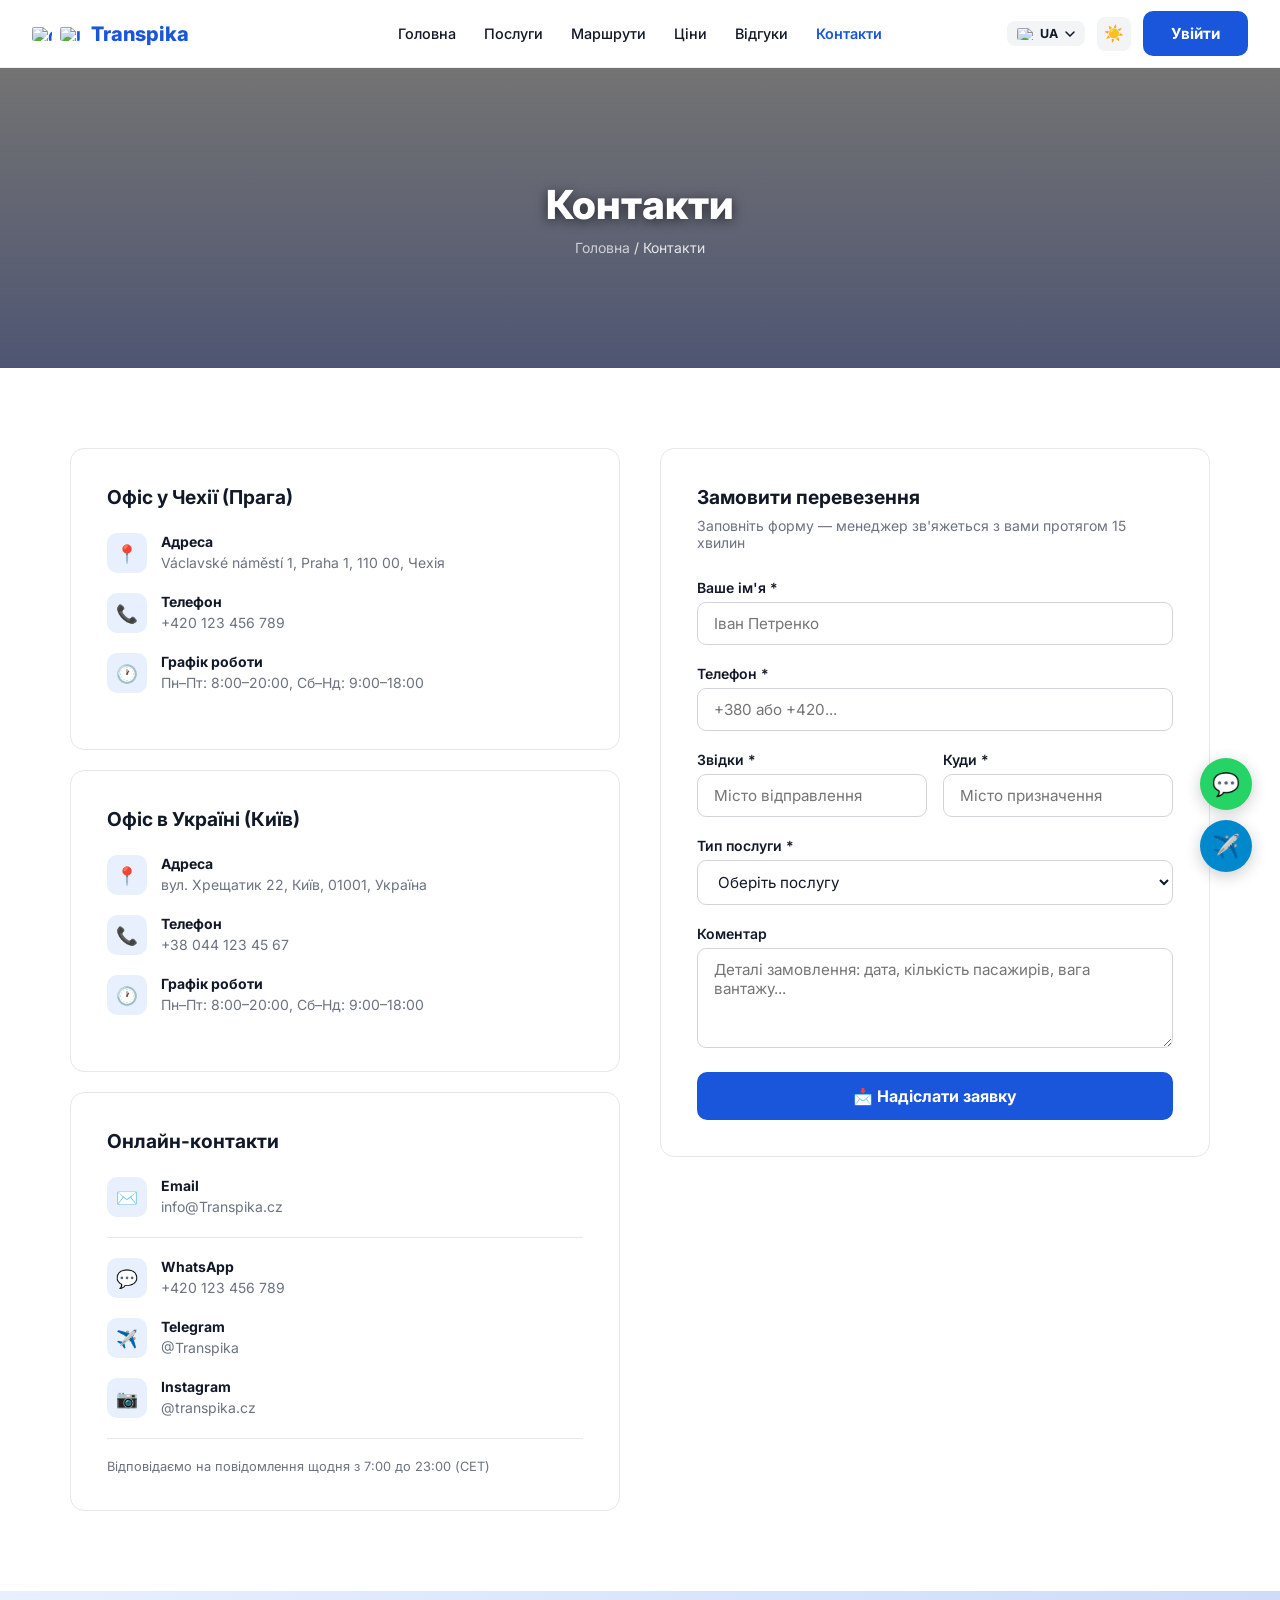
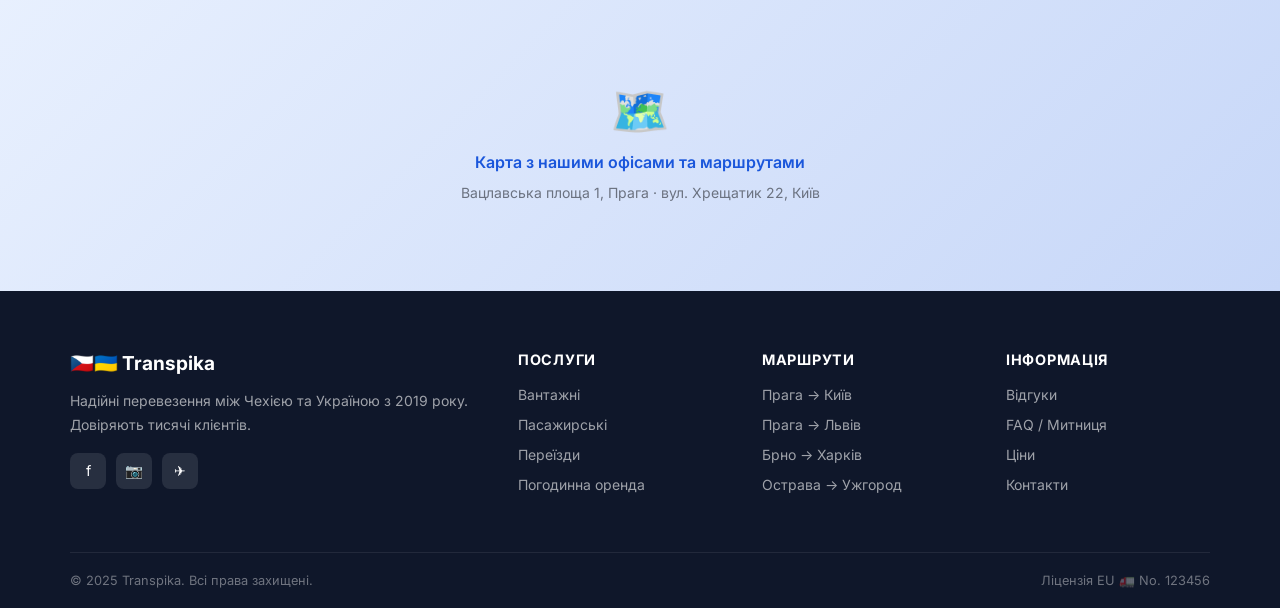
==== contact.html @ 56745eea "Transpika transport site - initial commit" ====
<!DOCTYPE html>
<html lang="uk">
<head>
  <meta charset="UTF-8">
  <meta name="viewport" content="width=device-width, initial-scale=1.0">
  <title>Контакти — Transpika</title>
  <meta name="description" content="Зв'яжіться з Transpika. Офіси в Празі та Києві. Телефон, WhatsApp, Telegram, Email. Форма замовлення онлайн.">
  <link rel="preconnect" href="https://fonts.googleapis.com">
  <link rel="preconnect" href="https://fonts.gstatic.com" crossorigin>
  <link href="https://fonts.googleapis.com/css2?family=Inter:wght@400;500;600;700;800;900&display=swap" rel="stylesheet">
  <link rel="stylesheet" href="style.css">
</head>
<body><script>var t=localStorage.getItem("et_theme")||"light";document.documentElement.setAttribute("data-theme",t);</script>

  <nav id="navbar"></nav>

  <!-- PAGE HERO -->
  <div class="page-hero" style="background-image:url('https://images.unsplash.com/photo-1652093932112-3fbc369da1f3?fm=jpg&q=85&w=1600&fit=crop');">
    <h1 class="page-hero-title">Контакти</h1>
    <div class="breadcrumb">
      <a href="index.html">Головна</a> / Контакти
    </div>
  </div>

  <!-- CONTACT SECTION -->
  <section class="section">
    <div class="container">
      <div class="contact-grid">

        <!-- CONTACT INFO -->
        <div>
          <div class="contact-info-card reveal">
            <h3>Офіс у Чехії (Прага)</h3>
            <div class="contact-item">
              <div class="contact-item-icon">📍</div>
              <div class="contact-item-text">
                <strong>Адреса</strong>
                <span>Václavské náměstí 1, Praha 1, 110 00, Чехія</span>
              </div>
            </div>
            <div class="contact-item">
              <div class="contact-item-icon">📞</div>
              <div class="contact-item-text">
                <strong>Телефон</strong>
                <a href="tel:+420123456789">+420 123 456 789</a>
              </div>
            </div>
            <div class="contact-item">
              <div class="contact-item-icon">🕐</div>
              <div class="contact-item-text">
                <strong>Графік роботи</strong>
                <span>Пн–Пт: 8:00–20:00, Сб–Нд: 9:00–18:00</span>
              </div>
            </div>
          </div>

          <div class="contact-info-card reveal" style="margin-top:20px;">
            <h3>Офіс в Україні (Київ)</h3>
            <div class="contact-item">
              <div class="contact-item-icon">📍</div>
              <div class="contact-item-text">
                <strong>Адреса</strong>
                <span>вул. Хрещатик 22, Київ, 01001, Україна</span>
              </div>
            </div>
            <div class="contact-item">
              <div class="contact-item-icon">📞</div>
              <div class="contact-item-text">
                <strong>Телефон</strong>
                <a href="tel:+380441234567">+38 044 123 45 67</a>
              </div>
            </div>
            <div class="contact-item">
              <div class="contact-item-icon">🕐</div>
              <div class="contact-item-text">
                <strong>Графік роботи</strong>
                <span>Пн–Пт: 8:00–20:00, Сб–Нд: 9:00–18:00</span>
              </div>
            </div>
          </div>

          <div class="contact-info-card reveal" style="margin-top:20px;">
            <h3>Онлайн-контакти</h3>
            <div class="contact-item">
              <div class="contact-item-icon">✉️</div>
              <div class="contact-item-text">
                <strong>Email</strong>
                <a href="mailto:info@Transpika.cz">info@Transpika.cz</a>
              </div>
            </div>
            <div class="contact-divider"></div>
            <div class="contact-item">
              <div class="contact-item-icon">💬</div>
              <div class="contact-item-text">
                <strong>WhatsApp</strong>
                <a href="https://wa.me/420123456789">+420 123 456 789</a>
              </div>
            </div>
            <div class="contact-item">
              <div class="contact-item-icon">✈️</div>
              <div class="contact-item-text">
                <strong>Telegram</strong>
                <a href="https://t.me/Transpika">@Transpika</a>
              </div>
            </div>
            <div class="contact-item">
              <div class="contact-item-icon">📷</div>
              <div class="contact-item-text">
                <strong>Instagram</strong>
                <a href="https://instagram.com/transpika.cz" target="_blank">@transpika.cz</a>
              </div>
            </div>
            <div class="contact-divider"></div>
            <p style="font-size:0.8rem; color:var(--gray);">Відповідаємо на повідомлення щодня з 7:00 до 23:00 (CET)</p>
          </div>
        </div>

        <!-- CONTACT FORM -->
        <div class="reveal">
          <div style="background:var(--white); border:1px solid #e5e7eb; border-radius:var(--radius); padding:36px;">
            <h3 style="font-size:1.2rem; font-weight:700; margin-bottom:8px;">Замовити перевезення</h3>
            <p style="font-size:0.875rem; color:var(--gray); margin-bottom:28px;">Заповніть форму — менеджер зв'яжеться з вами протягом 15 хвилин</p>

            <div id="formSuccess" style="display:none; background:#dcfce7; border:1px solid #86efac; color:#166534; border-radius:10px; padding:16px 20px; margin-bottom:20px; font-weight:600;">
              ✅ Ваша заявка прийнята! Очікуйте дзвінка менеджера протягом 15 хвилин.
            </div>

            <form id="contactForm" onsubmit="handleContactForm(event)">
              <div class="form-group">
                <label for="cName">Ваше ім'я *</label>
                <input type="text" id="cName" name="name" placeholder="Іван Петренко" required>
              </div>
              <div class="form-group">
                <label for="cPhone">Телефон *</label>
                <input type="tel" id="cPhone" name="phone" placeholder="+380 або +420..." required>
              </div>
              <div style="display:grid; grid-template-columns:1fr 1fr; gap:16px;">
                <div class="form-group">
                  <label for="cFrom">Звідки *</label>
                  <input type="text" id="cFrom" name="from" placeholder="Місто відправлення" required>
                </div>
                <div class="form-group">
                  <label for="cTo">Куди *</label>
                  <input type="text" id="cTo" name="to" placeholder="Місто призначення" required>
                </div>
              </div>
              <div class="form-group">
                <label for="cService">Тип послуги *</label>
                <select id="cService" name="service" required>
                  <option value="" disabled selected>Оберіть послугу</option>
                  <option value="passenger">Пасажирське перевезення</option>
                  <option value="cargo">Вантажне перевезення / посилка</option>
                  <option value="hourly">Погодинна оренда буса</option>
                  <option value="moving">Глобальний переїзд</option>
                  <option value="other">Інше</option>
                </select>
              </div>
              <div class="form-group">
                <label for="cComment">Коментар</label>
                <textarea id="cComment" name="comment" placeholder="Деталі замовлення: дата, кількість пасажирів, вага вантажу..."></textarea>
              </div>
              <button type="submit" class="btn-blue" style="width:100%; justify-content:center; font-size:1rem; padding:14px;">📩 Надіслати заявку</button>
            </form>
          </div>
        </div>

      </div>
    </div>
  </section>

  <!-- MAP PLACEHOLDER -->
  <section style="background:var(--gray-light); padding:0;">
    <div style="height:300px; background:linear-gradient(135deg, #e8f0fe 0%, #c7d7f8 100%); display:flex; align-items:center; justify-content:center; flex-direction:column; gap:12px;">
      <div style="font-size:3rem;">🗺️</div>
      <p style="font-weight:600; color:var(--blue); font-size:1rem;">Карта з нашими офісами та маршрутами</p>
      <p style="font-size:0.875rem; color:var(--gray);">Вацлавська площа 1, Прага · вул. Хрещатик 22, Київ</p>
    </div>
  </section>

  <footer id="site-footer"></footer>

  <script src="auth.js"></script>
  <script>
    renderNav('contact'); initTheme();
    renderFooter();
    initReveal();
    renderFloat();

    function handleContactForm(e) {
      e.preventDefault();
      const form = document.getElementById('contactForm');
      const success = document.getElementById('formSuccess');
      form.style.display = 'none';
      success.style.display = 'block';
      showToast('Заявку відправлено! Чекайте на дзвінок.', '#2e7d32');
    }
  </script>
</body>
</html>
---- style.css ----
/* ===================== CSS VARIABLES ===================== */
:root {
  --blue: #1a56db;
  --blue-dark: #1341b5;
  --blue-light: #e8f0fe;
  --yellow: #fbbf24;
  --green: #2e7d32;
  --gray: #6b7280;
  --gray-light: #f3f4f6;
  --dark: #111827;
  --white: #fff;
  --shadow: 0 4px 24px rgba(0,0,0,0.10);
  --radius: 14px;
}

/* ===================== RESET ===================== */
*, *::before, *::after {
  box-sizing: border-box;
  margin: 0;
  padding: 0;
}

/* ===================== BASE ===================== */
body {
  font-family: 'Inter', sans-serif;
  color: var(--dark);
  background: var(--white);
  overflow-x: hidden;
}

a {
  text-decoration: none;
  color: inherit;
}

ul {
  list-style: none;
}

img {
  max-width: 100%;
  display: block;
}

/* ===================== NAVBAR ===================== */
#navbar {
  position: fixed;
  top: 0;
  left: 0;
  right: 0;
  height: 68px;
  background: rgba(255,255,255,0.95);
  backdrop-filter: blur(12px);
  -webkit-backdrop-filter: blur(12px);
  display: flex;
  align-items: center;
  justify-content: space-between;
  padding: 0 32px;
  z-index: 1000;
  border-bottom: 1px solid rgba(0,0,0,0.06);
  transition: box-shadow 0.3s;
}

.nav-logo {
  font-size: 1.1rem;
  font-weight: 700;
  color: var(--blue);
  display: flex;
  align-items: center;
  gap: 5px;
  white-space: nowrap;
  text-decoration: none;
  flex-shrink: 0;
}

.logo-slash {
  font-size: 0.7rem;
  font-weight: 700;
  color: var(--gray);
  letter-spacing: 0.5px;
  margin: 0 1px;
  align-self: flex-end;
  padding-bottom: 2px;
}

.logo-name {
  font-size: 1.25rem;
  font-weight: 800;
  color: var(--blue);
  margin-left: 3px;
}

/* ── Theme toggle button ── */
.theme-btn {
  background: var(--gray-light);
  border: none;
  border-radius: 8px;
  width: 34px;
  height: 34px;
  font-size: 1rem;
  cursor: pointer;
  display: flex;
  align-items: center;
  justify-content: center;
  transition: background 0.2s, transform 0.2s;
  flex-shrink: 0;
}
.theme-btn:hover { background: #e2e8f0; transform: rotate(20deg); }

/* ══════════════════════════════
   DARK THEME
══════════════════════════════ */
[data-theme="dark"] {
  --white: #0f172a;
  --dark: #f1f5f9;
  --gray-light: #1e293b;
  --gray: #94a3b8;
  --blue-light: #1e3a5f;
}
[data-theme="dark"] body { background: #0f172a; color: #f1f5f9; }
[data-theme="dark"] #navbar {
  background: rgba(15,23,42,0.97);
  border-bottom-color: rgba(255,255,255,0.08);
}
[data-theme="dark"] .nav-logo { color: #60a5fa; }
[data-theme="dark"] .logo-name { color: #60a5fa; }
[data-theme="dark"] .logo-slash { color: #64748b; }
[data-theme="dark"] .nav-links a { color: #cbd5e1; }
[data-theme="dark"] .nav-links a:hover,
[data-theme="dark"] .nav-links a.active { color: #60a5fa; }
[data-theme="dark"] .lang-btn { color: #94a3b8; }
[data-theme="dark"] .lang-btn.active { background: #1e293b; color: #60a5fa; }
[data-theme="dark"] .theme-btn { background: #1e293b; color: #f1f5f9; }
[data-theme="dark"] .mobile-menu { background: #0f172a; border-top-color: #1e293b; }
[data-theme="dark"] .mobile-menu a { color: #cbd5e1; border-bottom-color: #1e293b; }
[data-theme="dark"] .section { background: #0f172a; }
[data-theme="dark"] section[style*="background: var(--gray-light)"] { background: #1e293b !important; }
[data-theme="dark"] .card,
[data-theme="dark"] .service-card,
[data-theme="dark"] .route-card,
[data-theme="dark"] .review-card,
[data-theme="dark"] .price-card,
[data-theme="dark"] .faq-item { background: #1e293b; border-color: #334155; }
[data-theme="dark"] .section-tag { background: #1e3a5f; color: #60a5fa; }
[data-theme="dark"] .section-title { color: #f1f5f9; }
[data-theme="dark"] .section-sub { color: #94a3b8; }
[data-theme="dark"] h1,
[data-theme="dark"] h2,
[data-theme="dark"] h3,
[data-theme="dark"] h4 { color: #f1f5f9; }
[data-theme="dark"] p { color: #94a3b8; }
[data-theme="dark"] .faq-q { background: #1e293b; color: #f1f5f9; }
[data-theme="dark"] .faq-q:hover { background: #1e3a5f; }
[data-theme="dark"] .faq-a { background: #1e293b; color: #94a3b8; }
[data-theme="dark"] input, [data-theme="dark"] select, [data-theme="dark"] textarea {
  background: #1e293b; border-color: #334155; color: #f1f5f9;
}
[data-theme="dark"] .page-hero { background-color: #0a0f1e; }
[data-theme="dark"] .page-hero::before { background: rgba(0,0,0,0.72); }
[data-theme="dark"] .contact-form-card,
[data-theme="dark"] .auth-card { background: #1e293b; }
[data-theme="dark"] label { color: #cbd5e1; }

.nav-links {
  display: flex;
  align-items: center;
  gap: 28px;
  position: absolute;
  left: 50%;
  transform: translateX(-50%);
}

.nav-links a {
  font-size: 0.9rem;
  font-weight: 500;
  color: var(--dark);
  text-decoration: none;
  transition: color 0.2s;
  white-space: nowrap;
}

.nav-links a:hover,
.nav-links a.active {
  color: var(--blue);
  font-weight: 600;
}

.nav-right {
  display: flex;
  align-items: center;
  gap: 12px;
  flex-shrink: 0;
}

/* Lang dropdown */
.lang-dropdown {
  position: relative;
}

.lang-current {
  display: flex;
  align-items: center;
  gap: 5px;
  background: var(--gray-light);
  border: none;
  border-radius: 8px;
  padding: 5px 10px;
  font-size: 0.78rem;
  font-weight: 700;
  cursor: pointer;
  color: var(--dark);
  font-family: 'Inter', sans-serif;
  transition: background 0.2s;
}
.lang-current:hover { background: #e2e8f0; }

.lang-menu {
  display: none;
  position: absolute;
  top: calc(100% + 8px);
  right: 0;
  background: var(--white);
  border: 1px solid #e5e7eb;
  border-radius: 12px;
  padding: 8px;
  box-shadow: 0 8px 32px rgba(0,0,0,0.15);
  z-index: 999;
  display: grid;
  grid-template-columns: 1fr 1fr 1fr;
  gap: 4px;
  min-width: 180px;
  opacity: 0;
  pointer-events: none;
  transform: translateY(-6px);
  transition: opacity 0.18s, transform 0.18s;
}
.lang-menu.open {
  opacity: 1;
  pointer-events: all;
  transform: translateY(0);
}

.lang-option {
  display: flex;
  align-items: center;
  gap: 6px;
  background: transparent;
  border: none;
  border-radius: 7px;
  padding: 6px 8px;
  font-size: 0.78rem;
  font-weight: 600;
  cursor: pointer;
  color: var(--dark);
  font-family: 'Inter', sans-serif;
  transition: background 0.15s;
  white-space: nowrap;
}
.lang-option:hover { background: var(--gray-light); }
.lang-option.active { background: #eff6ff; color: var(--blue); }

[data-theme="dark"] .lang-current { background: #1e293b; color: #f1f5f9; }
[data-theme="dark"] .lang-menu { background: #1e293b; border-color: #334155; }
[data-theme="dark"] .lang-option { color: #f1f5f9; }
[data-theme="dark"] .lang-option:hover { background: #334155; }
[data-theme="dark"] .lang-option.active { background: #1e3a5f; color: #60a5fa; }

/* Auth buttons in nav */
.btn-profile {
  display: flex;
  align-items: center;
  gap: 8px;
  font-size: 0.875rem;
  font-weight: 600;
  color: var(--dark);
  text-decoration: none;
  padding: 6px 12px 6px 6px;
  border-radius: 8px;
  transition: background 0.2s;
}

.btn-profile:hover {
  background: var(--gray-light);
}

.avatar-mini {
  width: 28px;
  height: 28px;
  border-radius: 50%;
  background: var(--blue);
  color: var(--white);
  font-size: 0.8rem;
  font-weight: 700;
  display: flex;
  align-items: center;
  justify-content: center;
  flex-shrink: 0;
}

.btn-logout {
  background: transparent;
  border: 1px solid #d1d5db;
  border-radius: 8px;
  padding: 6px 10px;
  font-size: 0.85rem;
  cursor: pointer;
  color: var(--gray);
  transition: all 0.2s;
  font-family: 'Inter', sans-serif;
}

.btn-logout:hover {
  border-color: var(--blue);
  color: var(--blue);
}

/* Burger */
.burger {
  display: none;
  flex-direction: column;
  gap: 5px;
  cursor: pointer;
  padding: 4px;
}

.burger span {
  display: block;
  width: 22px;
  height: 2px;
  background: var(--dark);
  border-radius: 2px;
  transition: all 0.3s;
}

/* Mobile menu */
.mobile-menu {
  display: none;
  flex-direction: column;
  position: fixed;
  top: 68px;
  left: 0;
  right: 0;
  background: var(--white);
  z-index: 999;
  padding: 16px 0;
  box-shadow: 0 8px 24px rgba(0,0,0,0.12);
  border-top: 1px solid #e5e7eb;
}

.mobile-menu.open {
  display: flex;
}

.mobile-menu a {
  padding: 13px 32px;
  font-size: 0.95rem;
  font-weight: 500;
  color: var(--dark);
  text-decoration: none;
  border-bottom: 1px solid #f3f4f6;
  transition: background 0.2s;
}

.mobile-menu a:hover {
  background: var(--gray-light);
  color: var(--blue);
}

/* ===================== FOOTER ===================== */
#site-footer {
  background: #0f172a;
  color: rgba(255,255,255,0.75);
  padding: 60px 0 0;
  margin-top: 0;
}

.footer-grid {
  display: grid;
  grid-template-columns: 2fr 1fr 1fr 1fr;
  gap: 40px;
  padding-bottom: 48px;
}

.footer-brand .logo {
  font-size: 1.2rem;
  font-weight: 700;
  color: var(--white);
  display: block;
  margin-bottom: 14px;
}

.footer-brand p {
  font-size: 0.875rem;
  line-height: 1.7;
  color: rgba(255,255,255,0.6);
}

.social-links {
  display: flex;
  gap: 10px;
}

.social-links a {
  width: 36px;
  height: 36px;
  border-radius: 8px;
  background: rgba(255,255,255,0.1);
  display: flex;
  align-items: center;
  justify-content: center;
  font-size: 0.9rem;
  color: var(--white);
  text-decoration: none;
  transition: background 0.2s;
}

.social-links a:hover {
  background: var(--blue);
}

.footer-col h5 {
  font-size: 0.9rem;
  font-weight: 700;
  color: var(--white);
  margin-bottom: 16px;
  text-transform: uppercase;
  letter-spacing: 0.05em;
}

.footer-col ul li {
  margin-bottom: 10px;
}

.footer-col ul li a {
  font-size: 0.875rem;
  color: rgba(255,255,255,0.6);
  text-decoration: none;
  transition: color 0.2s;
}

.footer-col ul li a:hover {
  color: var(--yellow);
}

.footer-bottom {
  border-top: 1px solid rgba(255,255,255,0.08);
  padding: 20px 0;
  display: flex;
  justify-content: space-between;
  align-items: center;
  font-size: 0.8rem;
  color: rgba(255,255,255,0.4);
}

/* ===================== BUTTONS ===================== */
.btn-primary {
  display: inline-flex;
  align-items: center;
  gap: 8px;
  background: var(--yellow);
  color: var(--dark);
  font-weight: 700;
  font-size: 0.95rem;
  padding: 13px 28px;
  border-radius: 10px;
  border: none;
  cursor: pointer;
  text-decoration: none;
  transition: all 0.2s;
  font-family: 'Inter', sans-serif;
}

.btn-primary:hover {
  background: #f59e0b;
  transform: translateY(-1px);
  box-shadow: 0 6px 20px rgba(251,191,36,0.4);
}

.btn-blue {
  display: inline-flex;
  align-items: center;
  gap: 8px;
  background: var(--blue);
  color: var(--white);
  font-weight: 700;
  font-size: 0.95rem;
  padding: 13px 28px;
  border-radius: 10px;
  border: none;
  cursor: pointer;
  text-decoration: none;
  transition: all 0.2s;
  font-family: 'Inter', sans-serif;
}

.btn-blue:hover {
  background: var(--blue-dark);
  transform: translateY(-1px);
  box-shadow: 0 6px 20px rgba(26,86,219,0.35);
}

.btn-outline {
  display: inline-flex;
  align-items: center;
  gap: 8px;
  background: transparent;
  color: var(--blue);
  font-weight: 700;
  font-size: 0.95rem;
  padding: 12px 28px;
  border-radius: 10px;
  border: 2px solid var(--blue);
  cursor: pointer;
  text-decoration: none;
  transition: all 0.2s;
  font-family: 'Inter', sans-serif;
}

.btn-outline:hover {
  background: var(--blue);
  color: var(--white);
  transform: translateY(-1px);
}

/* ===================== CARDS ===================== */
.card {
  background: var(--white);
  border: 1px solid #e5e7eb;
  border-radius: var(--radius);
  padding: 28px;
  transition: all 0.3s;
}

.card:hover {
  box-shadow: var(--shadow);
  transform: translateY(-4px);
  border-color: transparent;
}

/* ===================== SECTION LAYOUT ===================== */
.section {
  padding: 80px 24px;
}

.container {
  max-width: 1140px;
  margin: 0 auto;
}

.section-tag {
  display: inline-block;
  background: var(--blue-light);
  color: var(--blue);
  font-size: 0.78rem;
  font-weight: 700;
  letter-spacing: 0.08em;
  text-transform: uppercase;
  padding: 5px 14px;
  border-radius: 100px;
  margin-bottom: 14px;
}

.section-title {
  font-size: clamp(1.6rem, 3vw, 2.4rem);
  font-weight: 800;
  color: var(--dark);
  line-height: 1.25;
  margin-bottom: 12px;
}

.section-sub {
  font-size: 1rem;
  color: var(--gray);
  line-height: 1.6;
  max-width: 580px;
}

/* ===================== PAGE HERO ===================== */
.page-hero {
  height: 300px;
  background: linear-gradient(135deg, var(--blue) 0%, var(--blue-dark) 100%);
  background-size: cover;
  background-position: center;
  background-repeat: no-repeat;
  display: flex;
  flex-direction: column;
  align-items: center;
  justify-content: center;
  text-align: center;
  margin-top: 68px;
  position: relative;
  overflow: hidden;
}

.page-hero::before {
  content: '';
  position: absolute;
  inset: 0;
  background: linear-gradient(to bottom, rgba(0,0,0,0.55) 0%, rgba(10,20,60,0.72) 100%);
  z-index: 1;
}

.page-hero-title {
  font-size: clamp(1.6rem, 4vw, 2.5rem);
  font-weight: 800;
  color: #fff;
  position: relative;
  z-index: 2;
  margin-bottom: 10px;
  text-shadow: 0 2px 12px rgba(0,0,0,0.6);
}

.breadcrumb {
  font-size: 0.875rem;
  color: rgba(255,255,255,0.85);
  position: relative;
  z-index: 2;
}

.breadcrumb a {
  color: rgba(255,255,255,0.7);
  text-decoration: none;
}

.breadcrumb a:hover {
  color: var(--white);
}

/* ===================== FORMS ===================== */
.form-group {
  margin-bottom: 20px;
}

.form-group label {
  display: block;
  font-size: 0.875rem;
  font-weight: 600;
  color: var(--dark);
  margin-bottom: 6px;
}

.form-group input,
.form-group select,
.form-group textarea {
  width: 100%;
  padding: 11px 16px;
  border: 1.5px solid #d1d5db;
  border-radius: 9px;
  font-size: 0.95rem;
  font-family: 'Inter', sans-serif;
  color: var(--dark);
  background: var(--white);
  transition: border-color 0.2s, box-shadow 0.2s;
  outline: none;
}

.form-group input:focus,
.form-group select:focus,
.form-group textarea:focus {
  border-color: var(--blue);
  box-shadow: 0 0 0 3px rgba(26,86,219,0.12);
}

.form-group textarea {
  resize: vertical;
  min-height: 100px;
}

/* ===================== AUTH PAGES ===================== */
.auth-page {
  min-height: 100vh;
  display: flex;
  align-items: center;
  justify-content: center;
  padding: 40px 16px;
  position: relative;
  background-size: cover;
  background-position: center;
  background-attachment: fixed;
}

.auth-overlay {
  position: fixed;
  inset: 0;
  background: rgba(0,0,0,0.6);
  z-index: 0;
}

.auth-card {
  background: var(--white);
  border-radius: 16px;
  padding: 40px;
  max-width: 440px;
  width: 100%;
  box-shadow: 0 20px 60px rgba(0,0,0,0.25);
  position: relative;
  z-index: 1;
}

.auth-logo {
  display: block;
  text-align: center;
  font-size: 1.2rem;
  font-weight: 700;
  color: var(--blue);
  text-decoration: none;
  margin-bottom: 24px;
}

.auth-title {
  font-size: 1.4rem;
  font-weight: 800;
  color: var(--dark);
  text-align: center;
  margin-bottom: 28px;
  line-height: 1.3;
}

.auth-sub-link {
  display: block;
  text-align: center;
  margin-top: 20px;
  font-size: 0.875rem;
  color: var(--gray);
}

.auth-sub-link a {
  color: var(--blue);
  font-weight: 600;
  text-decoration: none;
}

.auth-sub-link a:hover {
  text-decoration: underline;
}

.auth-forgot {
  display: block;
  text-align: right;
  font-size: 0.8rem;
  color: var(--blue);
  text-decoration: none;
  margin-top: -12px;
  margin-bottom: 20px;
}

.auth-forgot:hover {
  text-decoration: underline;
}

.auth-error {
  background: #fef2f2;
  border: 1px solid #fca5a5;
  color: #b91c1c;
  font-size: 0.875rem;
  border-radius: 8px;
  padding: 10px 14px;
  margin-bottom: 16px;
  display: none;
}

.auth-error.show {
  display: block;
}

.auth-checkbox {
  display: flex;
  align-items: center;
  gap: 10px;
  font-size: 0.875rem;
  color: var(--gray);
  margin-bottom: 20px;
}

.auth-checkbox input[type="checkbox"] {
  width: 16px;
  height: 16px;
  flex-shrink: 0;
  accent-color: var(--blue);
}

/* ===================== PRICE TABLE ===================== */
.price-table {
  width: 100%;
  border-collapse: collapse;
  border-radius: var(--radius);
  overflow: hidden;
  box-shadow: var(--shadow);
}

.pt-head {
  background: var(--blue);
  color: var(--white);
}

.pt-head th {
  padding: 14px 20px;
  text-align: left;
  font-size: 0.875rem;
  font-weight: 600;
}

.pt-row td {
  padding: 14px 20px;
  font-size: 0.9rem;
  border-bottom: 1px solid #e5e7eb;
}

.pt-row-alt {
  background: var(--gray-light);
}

.pt-row-alt td {
  padding: 14px 20px;
  font-size: 0.9rem;
  border-bottom: 1px solid #e5e7eb;
}

.pt-price {
  font-weight: 700;
  color: var(--blue);
}

/* ===================== REVIEW CARDS ===================== */
.review-card {
  background: var(--white);
  border: 1px solid #e5e7eb;
  border-radius: var(--radius);
  padding: 28px;
  transition: all 0.3s;
}

.review-card:hover {
  box-shadow: var(--shadow);
  transform: translateY(-3px);
}

.review-stars {
  display: flex;
  gap: 3px;
  margin-bottom: 12px;
  font-size: 1rem;
  color: var(--yellow);
}

.review-text {
  font-size: 0.9rem;
  line-height: 1.7;
  color: var(--gray);
  margin-bottom: 18px;
  font-style: italic;
}

.review-author {
  display: flex;
  align-items: center;
  gap: 12px;
}

.review-avatar {
  width: 42px;
  height: 42px;
  border-radius: 50%;
  background: var(--blue-light);
  color: var(--blue);
  font-size: 1rem;
  font-weight: 700;
  display: flex;
  align-items: center;
  justify-content: center;
  flex-shrink: 0;
}

.review-author-info .name {
  font-weight: 700;
  font-size: 0.9rem;
  color: var(--dark);
}

.review-author-info .date {
  font-size: 0.78rem;
  color: var(--gray);
}

/* ===================== FAQ ===================== */
.faq-item {
  border: 1px solid #e5e7eb;
  border-radius: var(--radius);
  overflow: hidden;
  margin-bottom: 10px;
}

.faq-q {
  width: 100%;
  background: var(--white);
  border: none;
  text-align: left;
  padding: 18px 24px;
  font-size: 0.95rem;
  font-weight: 600;
  color: var(--dark);
  cursor: pointer;
  display: flex;
  justify-content: space-between;
  align-items: center;
  gap: 12px;
  transition: background 0.2s;
  font-family: 'Inter', sans-serif;
}

.faq-q:hover {
  background: var(--gray-light);
}

.faq-q.open {
  background: var(--blue-light);
  color: var(--blue);
}

.faq-icon {
  font-size: 1.1rem;
  font-weight: 700;
  transition: transform 0.3s;
  flex-shrink: 0;
}

.faq-q.open .faq-icon {
  transform: rotate(45deg);
}

.faq-a {
  max-height: 0;
  overflow: hidden;
  transition: max-height 0.35s ease, padding 0.3s;
  background: var(--white);
  font-size: 0.9rem;
  line-height: 1.7;
  color: var(--gray);
  padding: 0 24px;
}

.faq-a.open {
  max-height: 300px;
  padding: 16px 24px 20px;
}

/* ===================== ROUTE CARDS ===================== */
.route-card {
  background: var(--white);
  border: 1px solid #e5e7eb;
  border-radius: var(--radius);
  padding: 22px 24px;
  transition: all 0.3s;
  position: relative;
  overflow: hidden;
}

.route-card::before {
  content: '';
  position: absolute;
  top: 0;
  left: 0;
  right: 0;
  height: 3px;
  background: linear-gradient(90deg, var(--blue), var(--yellow));
}

.route-card:hover {
  box-shadow: var(--shadow);
  transform: translateY(-4px);
}

.route-card .route-from-to {
  display: flex;
  align-items: center;
  gap: 12px;
  margin-bottom: 12px;
}

.route-card .route-city {
  font-weight: 700;
  font-size: 1rem;
  color: var(--dark);
}

.route-card .route-arrow {
  color: var(--blue);
  font-size: 1.1rem;
  flex: 1;
  text-align: center;
}

.route-card .route-meta {
  display: flex;
  gap: 16px;
  flex-wrap: wrap;
}

.route-card .meta-item {
  display: flex;
  align-items: center;
  gap: 5px;
  font-size: 0.8rem;
  color: var(--gray);
  background: var(--gray-light);
  padding: 4px 10px;
  border-radius: 100px;
}

/* ===================== SERVICE CATEGORY CARDS ===================== */
.svc-cat-grid {
  display: grid;
  grid-template-columns: 1fr 1fr;
  gap: 20px;
}

.svc-cat-card {
  position: relative;
  display: block;
  border-radius: 16px;
  overflow: hidden;
  min-height: 320px;
  text-decoration: none;
  color: #fff;
  transition: transform 0.3s ease, box-shadow 0.3s ease;
}
.svc-cat-card:hover {
  transform: translateY(-4px);
  box-shadow: 0 20px 50px rgba(0,0,0,0.5);
}
.svc-cat-img {
  position: absolute;
  inset: 0;
  width: 100%;
  height: 100%;
  object-fit: cover;
  transition: transform 0.4s ease;
}
.svc-cat-card:hover .svc-cat-img {
  transform: scale(1.04);
}
.svc-cat-overlay {
  position: absolute;
  inset: 0;
  background: linear-gradient(135deg, rgba(234,88,12,0.75) 0%, rgba(0,0,0,0.35) 100%);
  transition: opacity 0.3s;
}
.svc-cat-body {
  position: relative;
  z-index: 2;
  display: flex;
  flex-direction: column;
  justify-content: flex-end;
  height: 100%;
  min-height: 320px;
  padding: 28px 24px 24px;
  gap: 10px;
}
.svc-cat-icon {
  font-size: 2rem;
  line-height: 1;
  margin-bottom: 4px;
}
.svc-cat-label {
  font-size: 0.72rem;
  font-weight: 700;
  letter-spacing: 0.08em;
  text-transform: uppercase;
  opacity: 0.75;
  margin-bottom: 2px;
}
.svc-cat-title {
  font-size: 1.3rem;
  font-weight: 800;
  line-height: 1.25;
  margin: 0 0 6px;
  color: #fff;
}
.svc-cat-desc {
  font-size: 0.875rem;
  opacity: 0.85;
  line-height: 1.5;
  margin: 0;
}
.svc-cat-footer {
  display: flex;
  align-items: center;
  justify-content: space-between;
  margin-top: 12px;
}
.svc-cat-price {
  font-size: 1.05rem;
  font-weight: 800;
  color: #fbbf24;
}
.svc-cat-btn {
  font-size: 0.8rem;
  font-weight: 700;
  background: rgba(255,255,255,0.2);
  border: 1px solid rgba(255,255,255,0.4);
  border-radius: 8px;
  padding: 6px 14px;
  backdrop-filter: blur(4px);
  transition: background 0.2s;
}
.svc-cat-card:hover .svc-cat-btn {
  background: rgba(255,255,255,0.35);
}

/* ===================== PROFILE PAGE ===================== */
.profile-grid {
  display: grid;
  grid-template-columns: 260px 1fr;
  gap: 32px;
  max-width: 1140px;
  margin: 0 auto;
  padding: 40px 24px;
  min-height: calc(100vh - 68px - 80px);
  margin-top: 68px;
}

.profile-sidebar {
  background: var(--white);
  border: 1px solid #e5e7eb;
  border-radius: var(--radius);
  padding: 32px 24px;
  height: fit-content;
  position: sticky;
  top: 88px;
}

.sidebar-avatar {
  width: 72px;
  height: 72px;
  border-radius: 50%;
  background: var(--blue);
  color: var(--white);
  font-size: 1.8rem;
  font-weight: 700;
  display: flex;
  align-items: center;
  justify-content: center;
  margin: 0 auto 16px;
}

.sidebar-name {
  font-size: 1rem;
  font-weight: 700;
  text-align: center;
  color: var(--dark);
  margin-bottom: 4px;
}

.sidebar-email {
  font-size: 0.8rem;
  color: var(--gray);
  text-align: center;
  margin-bottom: 24px;
  word-break: break-all;
}

.profile-nav {
  display: flex;
  flex-direction: column;
  gap: 4px;
}

.profile-nav a,
.profile-nav button {
  display: flex;
  align-items: center;
  gap: 10px;
  padding: 11px 14px;
  border-radius: 9px;
  font-size: 0.9rem;
  font-weight: 500;
  color: var(--dark);
  text-decoration: none;
  transition: all 0.2s;
  background: transparent;
  border: none;
  cursor: pointer;
  font-family: 'Inter', sans-serif;
  width: 100%;
  text-align: left;
}

.profile-nav a:hover,
.profile-nav button:hover {
  background: var(--gray-light);
  color: var(--blue);
}

.profile-nav a.active {
  background: var(--blue-light);
  color: var(--blue);
  font-weight: 600;
}

.profile-nav .nav-icon {
  font-size: 1rem;
  width: 20px;
  text-align: center;
}

.profile-divider {
  height: 1px;
  background: #e5e7eb;
  margin: 12px 0;
}

.profile-content {
  display: flex;
  flex-direction: column;
  gap: 28px;
}

.profile-section {
  background: var(--white);
  border: 1px solid #e5e7eb;
  border-radius: var(--radius);
  padding: 28px;
}

.profile-section-title {
  font-size: 1.1rem;
  font-weight: 700;
  color: var(--dark);
  margin-bottom: 20px;
  padding-bottom: 12px;
  border-bottom: 1px solid #e5e7eb;
}

.stat-boxes {
  display: grid;
  grid-template-columns: repeat(3, 1fr);
  gap: 16px;
}

.stat-box {
  background: var(--gray-light);
  border-radius: 10px;
  padding: 20px;
  text-align: center;
}

.stat-box .stat-num {
  font-size: 1.8rem;
  font-weight: 800;
  color: var(--blue);
  display: block;
  margin-bottom: 4px;
}

.stat-box .stat-label {
  font-size: 0.8rem;
  color: var(--gray);
}

.empty-state {
  text-align: center;
  padding: 40px;
}

.empty-state .empty-icon {
  font-size: 3rem;
  margin-bottom: 12px;
  display: block;
}

.empty-state p {
  color: var(--gray);
  font-size: 0.9rem;
  margin-bottom: 16px;
}

/* ===================== DISCOUNT BANNER ===================== */
.discount-banner {
  background: linear-gradient(135deg, #fef3c7 0%, #fde68a 100%);
  border: 2px solid var(--yellow);
  border-radius: var(--radius);
  padding: 20px 28px;
  display: flex;
  align-items: center;
  justify-content: space-between;
  gap: 16px;
  flex-wrap: wrap;
  margin-bottom: 40px;
}

.discount-banner .discount-text {
  font-size: 1rem;
  font-weight: 700;
  color: var(--dark);
}

.discount-banner .discount-sub {
  font-size: 0.875rem;
  color: #92400e;
  margin-top: 3px;
}

.discount-badge {
  background: var(--yellow);
  color: var(--dark);
  font-weight: 800;
  font-size: 1.4rem;
  padding: 10px 20px;
  border-radius: 10px;
  white-space: nowrap;
}

/* ===================== REVEAL ANIMATIONS ===================== */
.reveal {
  opacity: 0;
  transform: translateY(30px);
  transition: opacity 0.6s ease, transform 0.6s ease;
}

.reveal.visible {
  opacity: 1;
  transform: translateY(0);
}

.reveal-delay-1 { transition-delay: 0.1s; }
.reveal-delay-2 { transition-delay: 0.2s; }
.reveal-delay-3 { transition-delay: 0.3s; }
.reveal-delay-4 { transition-delay: 0.4s; }

/* ===================== FLOAT CONTACTS ===================== */
.float-contacts {
  position: fixed;
  bottom: 28px;
  right: 28px;
  display: flex;
  flex-direction: column;
  gap: 10px;
  z-index: 900;
}

.float-btn {
  width: 52px;
  height: 52px;
  border-radius: 50%;
  display: flex;
  align-items: center;
  justify-content: center;
  font-size: 1.4rem;
  text-decoration: none;
  box-shadow: 0 4px 16px rgba(0,0,0,0.2);
  transition: all 0.2s;
}

.float-btn:hover {
  transform: scale(1.1);
  box-shadow: 0 6px 20px rgba(0,0,0,0.25);
}

.float-btn.wa {
  background: #25d366;
}

.float-btn.tg {
  background: #0088cc;
}

/* ===================== TOAST ===================== */
#toast {
  position: fixed;
  bottom: 28px;
  left: 50%;
  transform: translateX(-50%) translateY(20px);
  background: var(--blue);
  color: var(--white);
  padding: 12px 24px;
  border-radius: 10px;
  font-size: 0.9rem;
  font-weight: 600;
  z-index: 9999;
  opacity: 0;
  pointer-events: none;
  transition: all 0.3s;
  white-space: nowrap;
  box-shadow: 0 4px 20px rgba(0,0,0,0.2);
}

#toast.show {
  opacity: 1;
  transform: translateX(-50%) translateY(0);
}

/* ===================== HERO (INDEX) ===================== */
.hero {
  position: relative;
  min-height: 100vh;
  display: flex;
  align-items: center;
  justify-content: center;
  overflow: hidden;
  background: linear-gradient(135deg, #0f172a 0%, #1e3a5f 50%, #1a56db 100%);
}

.hero-bg {
  position: absolute;
  inset: 0;
  background: url('hero.jpg') center/cover no-repeat;
  z-index: 0;
}

.hero-overlay {
  position: absolute;
  inset: 0;
  background: linear-gradient(135deg, rgba(0,0,0,0.22) 0%, rgba(0,0,0,0.12) 100%);
  z-index: 1;
}

.hero-content {
  position: relative;
  z-index: 2;
  text-align: center;
  padding: 120px 24px 60px;
  max-width: 860px;
  margin: 0 auto;
}

.hero-badge {
  display: inline-flex;
  align-items: center;
  gap: 8px;
  background: rgba(255,255,255,0.12);
  border: 1px solid rgba(255,255,255,0.2);
  color: var(--white);
  font-size: 0.8rem;
  font-weight: 600;
  padding: 6px 16px;
  border-radius: 100px;
  margin-bottom: 24px;
  backdrop-filter: blur(8px);
}

.hero-title {
  font-size: clamp(2rem, 5vw, 3.5rem);
  font-weight: 900;
  color: var(--white);
  line-height: 1.15;
  margin-bottom: 18px;
  letter-spacing: -0.02em;
}

.hero-title span {
  color: var(--yellow);
}

.hero-subtitle {
  font-size: clamp(1rem, 2vw, 1.25rem);
  color: #ffffff;
  font-weight: 600;
  text-shadow: 0 2px 12px rgba(0,0,0,0.9), 0 0 30px rgba(0,0,0,0.6);
  background: rgba(0,0,0,0.25);
  padding: 10px 18px;
  border-radius: 10px;
  backdrop-filter: blur(2px);
  line-height: 1.6;
  margin-bottom: 36px;
  max-width: 600px;
  margin-left: auto;
  margin-right: auto;
}

.hero-cta {
  display: flex;
  gap: 14px;
  justify-content: center;
  flex-wrap: wrap;
  margin-bottom: 60px;
}

.hero-stats {
  display: grid;
  grid-template-columns: repeat(4, 1fr);
  gap: 20px;
  max-width: 700px;
  margin: 0 auto;
}

.stat-item {
  background: rgba(255,255,255,0.08);
  border: 1px solid rgba(255,255,255,0.12);
  border-radius: 12px;
  padding: 18px 12px;
  backdrop-filter: blur(8px);
}

.stat-item .num {
  font-size: 1.6rem;
  font-weight: 800;
  color: var(--yellow);
  display: block;
}

.stat-item .label {
  font-size: 0.75rem;
  color: rgba(255,255,255,0.7);
  margin-top: 3px;
}

/* ===================== SERVICES GRID ===================== */
.services-grid {
  display: grid;
  grid-template-columns: repeat(3, 1fr);
  gap: 24px;
}

.service-card {
  background: var(--white);
  border: 1px solid #e5e7eb;
  border-radius: var(--radius);
  padding: 32px 28px;
  text-align: center;
  transition: all 0.3s;
  cursor: pointer;
}

.service-card:hover {
  box-shadow: var(--shadow);
  transform: translateY(-4px);
  border-color: var(--blue);
}

.service-icon {
  font-size: 2.5rem;
  margin-bottom: 16px;
  display: block;
  line-height: 1;
}

.service-card h3 {
  font-size: 1.1rem;
  font-weight: 700;
  color: var(--dark);
  margin-bottom: 10px;
}

.service-card p {
  font-size: 0.875rem;
  color: var(--gray);
  line-height: 1.6;
  margin-bottom: 16px;
}

.service-card .service-link {
  color: var(--blue);
  font-weight: 600;
  font-size: 0.875rem;
  text-decoration: none;
  display: inline-flex;
  align-items: center;
  gap: 4px;
}

.service-card .service-link:hover {
  text-decoration: underline;
}

/* ===================== ROUTES GRID ===================== */
.routes-grid {
  display: grid;
  grid-template-columns: repeat(4, 1fr);
  gap: 20px;
}

/* ===================== CTA BANNER ===================== */
.cta-banner {
  background: linear-gradient(135deg, var(--blue) 0%, var(--blue-dark) 100%);
  border-radius: var(--radius);
  padding: 60px 40px;
  text-align: center;
  color: var(--white);
  position: relative;
  overflow: hidden;
}

.cta-banner::before {
  content: '';
  position: absolute;
  inset: 0;
  background: url("data:image/svg+xml,%3Csvg width='60' height='60' viewBox='0 0 60 60' xmlns='http://www.w3.org/2000/svg'%3E%3Cg fill='none' fill-rule='evenodd'%3E%3Cg fill='%23ffffff' fill-opacity='0.04'%3E%3Cpath d='M36 34v-4h-2v4h-4v2h4v4h2v-4h4v-2h-4zm0-30V0h-2v4h-4v2h4v4h2V6h4V4h-4zM6 34v-4H4v4H0v2h4v4h2v-4h4v-2H6zM6 4V0H4v4H0v2h4v4h2V6h4V4H6z'/%3E%3C/g%3E%3C/g%3E%3C/svg%3E");
}

.cta-banner h2 {
  font-size: clamp(1.4rem, 3vw, 2.2rem);
  font-weight: 800;
  margin-bottom: 10px;
  position: relative;
}

.cta-banner p {
  font-size: 1rem;
  color: rgba(255,255,255,0.8);
  margin-bottom: 28px;
  position: relative;
}

.cta-banner .btn-primary {
  position: relative;
  font-size: 1rem;
  padding: 14px 36px;
}

/* ===================== PRICE CARDS ===================== */
.price-cards {
  display: grid;
  grid-template-columns: repeat(3, 1fr);
  gap: 24px;
  margin-top: 40px;
}

.price-card {
  background: var(--white);
  border: 1px solid #e5e7eb;
  border-radius: var(--radius);
  padding: 32px 28px;
  text-align: center;
  transition: all 0.3s;
  position: relative;
  overflow: hidden;
}

.price-card.featured {
  border-color: var(--blue);
  box-shadow: 0 0 0 2px var(--blue);
}

.price-card:hover {
  box-shadow: var(--shadow);
  transform: translateY(-4px);
}

.price-card .price-tag-label {
  font-size: 0.75rem;
  font-weight: 700;
  text-transform: uppercase;
  letter-spacing: 0.08em;
  color: var(--blue);
  margin-bottom: 8px;
}

.price-card h3 {
  font-size: 1.2rem;
  font-weight: 800;
  color: var(--dark);
  margin-bottom: 6px;
}

.price-card .price-from {
  font-size: 0.8rem;
  color: var(--gray);
  margin-bottom: 4px;
}

.price-card .price-big {
  font-size: 2.2rem;
  font-weight: 900;
  color: var(--blue);
  margin-bottom: 20px;
}

.price-card ul {
  list-style: none;
  text-align: left;
  margin-bottom: 24px;
}

.price-card ul li {
  font-size: 0.875rem;
  color: var(--gray);
  padding: 6px 0;
  border-bottom: 1px solid #f3f4f6;
  display: flex;
  align-items: center;
  gap: 8px;
}

.price-card ul li::before {
  content: 'âœ“';
  color: var(--green);
  font-weight: 700;
  flex-shrink: 0;
}

/* ===================== CONTACT PAGE ===================== */
.contact-grid {
  display: grid;
  grid-template-columns: 1fr 1fr;
  gap: 40px;
  align-items: start;
}

.contact-info-card {
  background: var(--white);
  border: 1px solid #e5e7eb;
  border-radius: var(--radius);
  padding: 36px;
}

.contact-info-card h3 {
  font-size: 1.2rem;
  font-weight: 700;
  margin-bottom: 24px;
  color: var(--dark);
}

.contact-item {
  display: flex;
  gap: 14px;
  margin-bottom: 20px;
  align-items: flex-start;
}

.contact-item-icon {
  width: 40px;
  height: 40px;
  border-radius: 10px;
  background: var(--blue-light);
  display: flex;
  align-items: center;
  justify-content: center;
  font-size: 1.1rem;
  flex-shrink: 0;
}

.contact-item-text strong {
  display: block;
  font-size: 0.875rem;
  font-weight: 700;
  color: var(--dark);
  margin-bottom: 2px;
}

.contact-item-text span,
.contact-item-text a {
  font-size: 0.875rem;
  color: var(--gray);
  text-decoration: none;
}

.contact-item-text a:hover {
  color: var(--blue);
}

.contact-divider {
  height: 1px;
  background: #e5e7eb;
  margin: 20px 0;
}

/* ===================== SCHEDULE SECTION ===================== */
.schedule-section {
  background: #0f172a;
  padding: 60px 24px;
}

.schedule-grid {
  display: grid;
  grid-template-columns: 1fr 1fr;
  gap: 28px;
  margin-top: 32px;
}

.schedule-card {
  background: rgba(255,255,255,0.05);
  border: 1px solid rgba(255,255,255,0.1);
  border-radius: var(--radius);
  padding: 28px;
}

.schedule-card h3 {
  font-size: 1rem;
  font-weight: 700;
  color: var(--yellow);
  margin-bottom: 20px;
  display: flex;
  align-items: center;
  gap: 8px;
}

.schedule-row {
  display: grid;
  grid-template-columns: 1fr auto auto;
  gap: 12px;
  align-items: center;
  padding: 12px 0;
  border-bottom: 1px solid rgba(255,255,255,0.07);
}

.schedule-row:last-child {
  border-bottom: none;
}

.schedule-row .s-route {
  font-size: 0.875rem;
  color: rgba(255,255,255,0.8);
}

.schedule-row .s-day {
  font-size: 0.8rem;
  color: rgba(255,255,255,0.5);
}

.schedule-row .s-time {
  font-size: 0.9rem;
  font-weight: 800;
  color: #fbbf24;
  white-space: nowrap;
}

/* ===================== PROCESS STEPS ===================== */
.process-steps {
  display: grid;
  grid-template-columns: repeat(3, 1fr);
  gap: 28px;
}

.process-step {
  text-align: center;
  padding: 28px;
}

.step-num {
  width: 52px;
  height: 52px;
  border-radius: 50%;
  background: var(--blue);
  color: var(--white);
  font-size: 1.3rem;
  font-weight: 800;
  display: flex;
  align-items: center;
  justify-content: center;
  margin: 0 auto 16px;
}

.process-step h3 {
  font-size: 1rem;
  font-weight: 700;
  color: var(--dark);
  margin-bottom: 8px;
}

.process-step p {
  font-size: 0.875rem;
  color: var(--gray);
  line-height: 1.6;
}

/* ===================== RATING SUMMARY ===================== */
.rating-summary {
  display: flex;
  align-items: center;
  gap: 28px;
  background: var(--white);
  border: 1px solid #e5e7eb;
  border-radius: var(--radius);
  padding: 28px 36px;
  margin-bottom: 40px;
  flex-wrap: wrap;
}

.rating-big {
  font-size: 4rem;
  font-weight: 900;
  color: var(--dark);
  line-height: 1;
}

.rating-stars-big {
  display: flex;
  gap: 4px;
  font-size: 1.4rem;
  color: var(--yellow);
  margin-bottom: 6px;
}

.rating-count {
  font-size: 0.875rem;
  color: var(--gray);
}

.rating-bars {
  flex: 1;
  min-width: 200px;
}

.rating-bar-row {
  display: flex;
  align-items: center;
  gap: 10px;
  margin-bottom: 7px;
  font-size: 0.8rem;
  color: var(--gray);
}

.rating-bar-track {
  flex: 1;
  height: 6px;
  background: #e5e7eb;
  border-radius: 100px;
  overflow: hidden;
}

.rating-bar-fill {
  height: 100%;
  background: var(--yellow);
  border-radius: 100px;
}

/* ===================== RESPONSIVE ===================== */
@media (max-width: 1024px) {
  .routes-grid {
    grid-template-columns: repeat(2, 1fr);
  }
  .footer-grid {
    grid-template-columns: 1fr 1fr;
    gap: 32px;
  }
}

@media (max-width: 768px) {
  .nav-links {
    display: none;
  }
  .burger {
    display: flex;
  }
  .hero-stats {
    grid-template-columns: repeat(2, 1fr);
  }
  .services-grid {
    grid-template-columns: 1fr;
  }
  .svc-cat-grid {
    grid-template-columns: 1fr;
  }
  .svc-cat-card {
    min-height: 260px;
  }
  .svc-cat-body {
    min-height: 260px;
  }
  .routes-grid {
    grid-template-columns: repeat(2, 1fr);
  }
  .price-cards {
    grid-template-columns: 1fr;
  }
  .contact-grid {
    grid-template-columns: 1fr;
  }
  .schedule-grid {
    grid-template-columns: 1fr;
  }
  .process-steps {
    grid-template-columns: 1fr;
  }
  .stat-boxes {
    grid-template-columns: repeat(3, 1fr);
  }
  .profile-grid {
    grid-template-columns: 1fr;
  }
  .profile-sidebar {
    position: static;
  }
  .footer-grid {
    grid-template-columns: 1fr;
    gap: 24px;
  }
  .footer-bottom {
    flex-direction: column;
    gap: 8px;
    text-align: center;
  }
  .section {
    padding: 56px 20px;
  }
  #navbar {
    padding: 0 20px;
  }
  .nav-right .lang-dropdown {
    display: none;
  }
}

@media (max-width: 520px) {
  .hero-stats {
    grid-template-columns: repeat(2, 1fr);
    gap: 12px;
  }
  .routes-grid {
    grid-template-columns: 1fr;
  }
  .stat-boxes {
    grid-template-columns: 1fr;
  }
  .discount-banner {
    flex-direction: column;
    text-align: center;
  }
  .auth-card {
    padding: 28px 20px;
  }
  .rating-summary {
    flex-direction: column;
    align-items: flex-start;
    gap: 16px;
  }
  .cta-banner {
    padding: 40px 24px;
  }
  .float-contacts {
    bottom: 16px;
    right: 16px;
  }
}
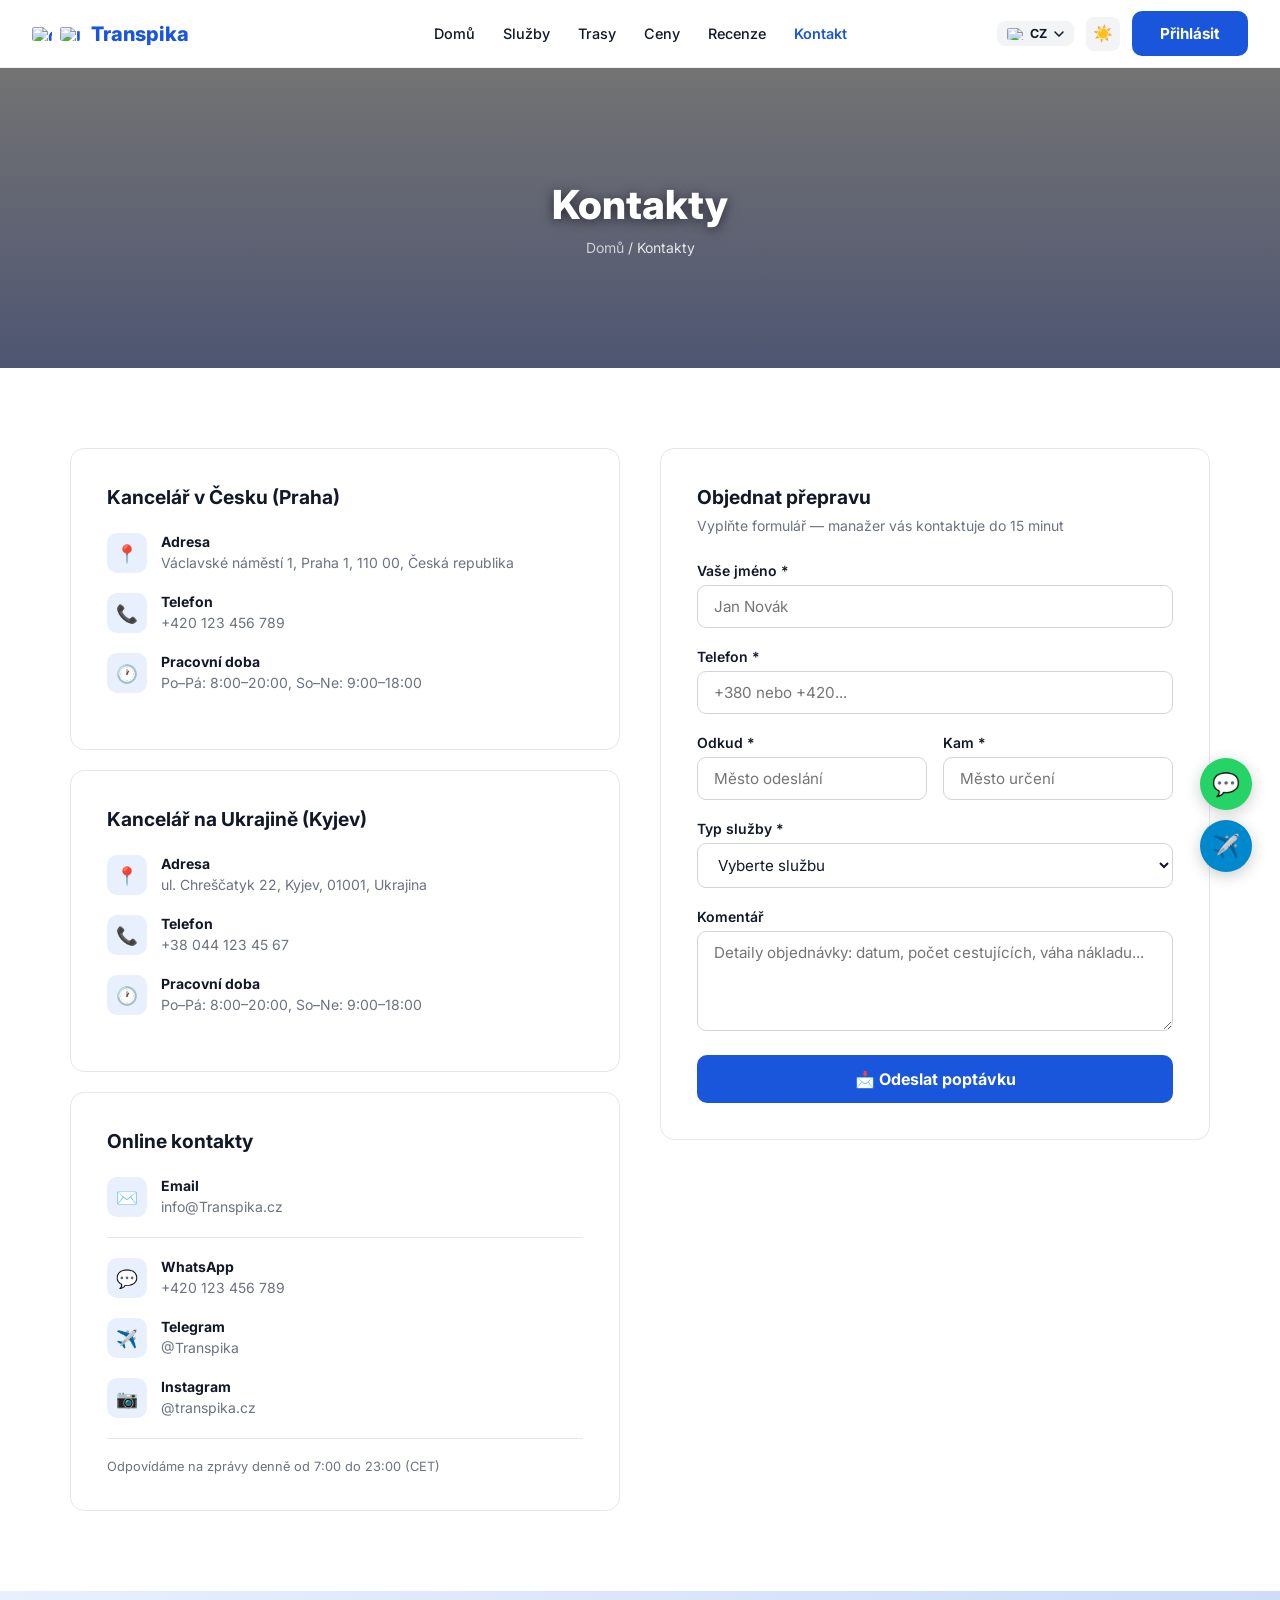
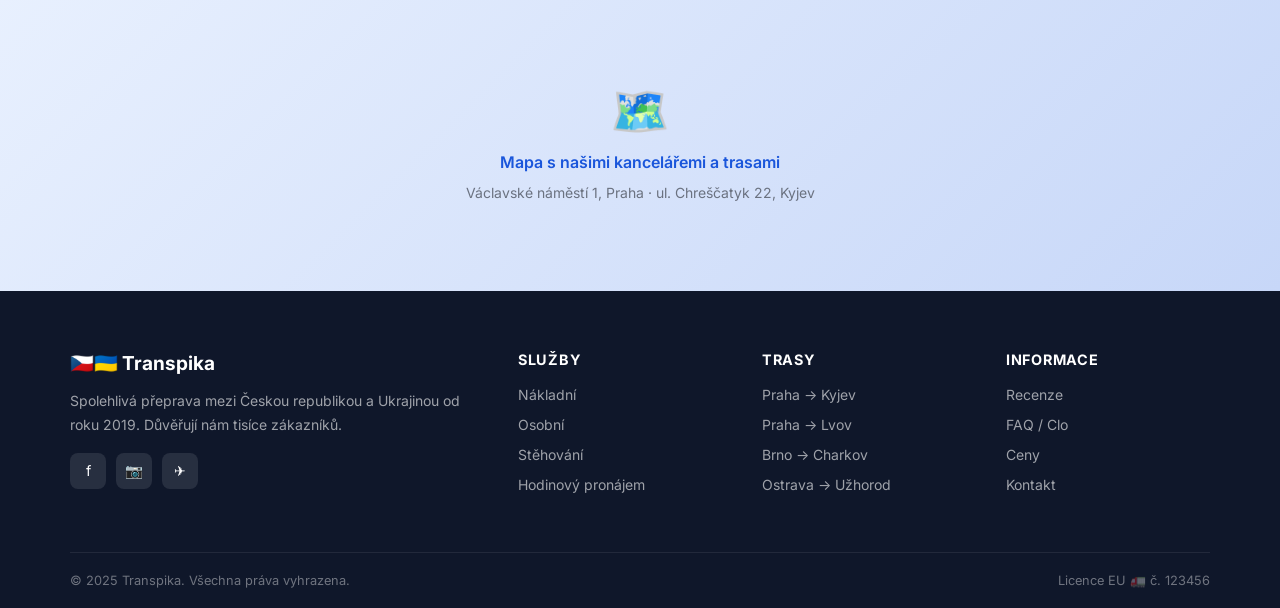
==== commit 232a43fa: "Translate site to Czech" ====
--- a/contact.html
+++ b/contact.html
@@ -1,10 +1,10 @@
 <!DOCTYPE html>
-<html lang="uk">
+<html lang="cs">
 <head>
   <meta charset="UTF-8">
   <meta name="viewport" content="width=device-width, initial-scale=1.0">
-  <title>Контакти — Transpika</title>
-  <meta name="description" content="Зв'яжіться з Transpika. Офіси в Празі та Києві. Телефон, WhatsApp, Telegram, Email. Форма замовлення онлайн.">
+  <title>Kontakty — Transpika</title>
+  <meta name="description" content="Kontaktujte Transpiku. Kanceláře v Praze a Kyjevě. Telefon, WhatsApp, Telegram, Email. Online objednávkový formulář.">
   <link rel="preconnect" href="https://fonts.googleapis.com">
   <link rel="preconnect" href="https://fonts.gstatic.com" crossorigin>
   <link href="https://fonts.googleapis.com/css2?family=Inter:wght@400;500;600;700;800;900&display=swap" rel="stylesheet">
@@ -16,9 +16,9 @@
 
   <!-- PAGE HERO -->
   <div class="page-hero" style="background-image:url('https://images.unsplash.com/photo-1652093932112-3fbc369da1f3?fm=jpg&q=85&w=1600&fit=crop');">
-    <h1 class="page-hero-title">Контакти</h1>
+    <h1 class="page-hero-title">Kontakty</h1>
     <div class="breadcrumb">
-      <a href="index.html">Головна</a> / Контакти
+      <a href="index.html">Domů</a> / Kontakty
     </div>
   </div>
 
@@ -30,57 +30,57 @@
         <!-- CONTACT INFO -->
         <div>
           <div class="contact-info-card reveal">
-            <h3>Офіс у Чехії (Прага)</h3>
+            <h3>Kancelář v Česku (Praha)</h3>
             <div class="contact-item">
               <div class="contact-item-icon">📍</div>
               <div class="contact-item-text">
-                <strong>Адреса</strong>
-                <span>Václavské náměstí 1, Praha 1, 110 00, Чехія</span>
+                <strong>Adresa</strong>
+                <span>Václavské náměstí 1, Praha 1, 110 00, Česká republika</span>
               </div>
             </div>
             <div class="contact-item">
               <div class="contact-item-icon">📞</div>
               <div class="contact-item-text">
-                <strong>Телефон</strong>
+                <strong>Telefon</strong>
                 <a href="tel:+420123456789">+420 123 456 789</a>
               </div>
             </div>
             <div class="contact-item">
               <div class="contact-item-icon">🕐</div>
               <div class="contact-item-text">
-                <strong>Графік роботи</strong>
-                <span>Пн–Пт: 8:00–20:00, Сб–Нд: 9:00–18:00</span>
+                <strong>Pracovní doba</strong>
+                <span>Po–Pá: 8:00–20:00, So–Ne: 9:00–18:00</span>
               </div>
             </div>
           </div>
 
           <div class="contact-info-card reveal" style="margin-top:20px;">
-            <h3>Офіс в Україні (Київ)</h3>
+            <h3>Kancelář na Ukrajině (Kyjev)</h3>
             <div class="contact-item">
               <div class="contact-item-icon">📍</div>
               <div class="contact-item-text">
-                <strong>Адреса</strong>
-                <span>вул. Хрещатик 22, Київ, 01001, Україна</span>
+                <strong>Adresa</strong>
+                <span>ul. Chreščatyk 22, Kyjev, 01001, Ukrajina</span>
               </div>
             </div>
             <div class="contact-item">
               <div class="contact-item-icon">📞</div>
               <div class="contact-item-text">
-                <strong>Телефон</strong>
+                <strong>Telefon</strong>
                 <a href="tel:+380441234567">+38 044 123 45 67</a>
               </div>
             </div>
             <div class="contact-item">
               <div class="contact-item-icon">🕐</div>
               <div class="contact-item-text">
-                <strong>Графік роботи</strong>
-                <span>Пн–Пт: 8:00–20:00, Сб–Нд: 9:00–18:00</span>
+                <strong>Pracovní doba</strong>
+                <span>Po–Pá: 8:00–20:00, So–Ne: 9:00–18:00</span>
               </div>
             </div>
           </div>
 
           <div class="contact-info-card reveal" style="margin-top:20px;">
-            <h3>Онлайн-контакти</h3>
+            <h3>Online kontakty</h3>
             <div class="contact-item">
               <div class="contact-item-icon">✉️</div>
               <div class="contact-item-text">
@@ -111,55 +111,55 @@
               </div>
             </div>
             <div class="contact-divider"></div>
-            <p style="font-size:0.8rem; color:var(--gray);">Відповідаємо на повідомлення щодня з 7:00 до 23:00 (CET)</p>
+            <p style="font-size:0.8rem; color:var(--gray);">Odpovídáme na zprávy denně od 7:00 do 23:00 (CET)</p>
           </div>
         </div>
 
         <!-- CONTACT FORM -->
         <div class="reveal">
           <div style="background:var(--white); border:1px solid #e5e7eb; border-radius:var(--radius); padding:36px;">
-            <h3 style="font-size:1.2rem; font-weight:700; margin-bottom:8px;">Замовити перевезення</h3>
-            <p style="font-size:0.875rem; color:var(--gray); margin-bottom:28px;">Заповніть форму — менеджер зв'яжеться з вами протягом 15 хвилин</p>
+            <h3 style="font-size:1.2rem; font-weight:700; margin-bottom:8px;">Objednat přepravu</h3>
+            <p style="font-size:0.875rem; color:var(--gray); margin-bottom:28px;">Vyplňte formulář — manažer vás kontaktuje do 15 minut</p>
 
             <div id="formSuccess" style="display:none; background:#dcfce7; border:1px solid #86efac; color:#166534; border-radius:10px; padding:16px 20px; margin-bottom:20px; font-weight:600;">
-              ✅ Ваша заявка прийнята! Очікуйте дзвінка менеджера протягом 15 хвилин.
+              ✅ Vaše poptávka přijata! Čekejte na telefonát manažera do 15 minut.
             </div>
 
             <form id="contactForm" onsubmit="handleContactForm(event)">
               <div class="form-group">
-                <label for="cName">Ваше ім'я *</label>
-                <input type="text" id="cName" name="name" placeholder="Іван Петренко" required>
+                <label for="cName">Vaše jméno *</label>
+                <input type="text" id="cName" name="name" placeholder="Jan Novák" required>
               </div>
               <div class="form-group">
-                <label for="cPhone">Телефон *</label>
-                <input type="tel" id="cPhone" name="phone" placeholder="+380 або +420..." required>
+                <label for="cPhone">Telefon *</label>
+                <input type="tel" id="cPhone" name="phone" placeholder="+380 nebo +420..." required>
               </div>
               <div style="display:grid; grid-template-columns:1fr 1fr; gap:16px;">
                 <div class="form-group">
-                  <label for="cFrom">Звідки *</label>
-                  <input type="text" id="cFrom" name="from" placeholder="Місто відправлення" required>
+                  <label for="cFrom">Odkud *</label>
+                  <input type="text" id="cFrom" name="from" placeholder="Město odeslání" required>
                 </div>
                 <div class="form-group">
-                  <label for="cTo">Куди *</label>
-                  <input type="text" id="cTo" name="to" placeholder="Місто призначення" required>
+                  <label for="cTo">Kam *</label>
+                  <input type="text" id="cTo" name="to" placeholder="Město určení" required>
                 </div>
               </div>
               <div class="form-group">
-                <label for="cService">Тип послуги *</label>
+                <label for="cService">Typ služby *</label>
                 <select id="cService" name="service" required>
-                  <option value="" disabled selected>Оберіть послугу</option>
-                  <option value="passenger">Пасажирське перевезення</option>
-                  <option value="cargo">Вантажне перевезення / посилка</option>
-                  <option value="hourly">Погодинна оренда буса</option>
-                  <option value="moving">Глобальний переїзд</option>
-                  <option value="other">Інше</option>
+                  <option value="" disabled selected>Vyberte službu</option>
+                  <option value="passenger">Osobní přeprava</option>
+                  <option value="cargo">Nákladní přeprava / balík</option>
+                  <option value="hourly">Hodinový pronájem dodávky</option>
+                  <option value="moving">Stěhování</option>
+                  <option value="other">Jiné</option>
                 </select>
               </div>
               <div class="form-group">
-                <label for="cComment">Коментар</label>
-                <textarea id="cComment" name="comment" placeholder="Деталі замовлення: дата, кількість пасажирів, вага вантажу..."></textarea>
+                <label for="cComment">Komentář</label>
+                <textarea id="cComment" name="comment" placeholder="Detaily objednávky: datum, počet cestujících, váha nákladu..."></textarea>
               </div>
-              <button type="submit" class="btn-blue" style="width:100%; justify-content:center; font-size:1rem; padding:14px;">📩 Надіслати заявку</button>
+              <button type="submit" class="btn-blue" style="width:100%; justify-content:center; font-size:1rem; padding:14px;">📩 Odeslat poptávku</button>
             </form>
           </div>
         </div>
@@ -172,8 +172,8 @@
   <section style="background:var(--gray-light); padding:0;">
     <div style="height:300px; background:linear-gradient(135deg, #e8f0fe 0%, #c7d7f8 100%); display:flex; align-items:center; justify-content:center; flex-direction:column; gap:12px;">
       <div style="font-size:3rem;">🗺️</div>
-      <p style="font-weight:600; color:var(--blue); font-size:1rem;">Карта з нашими офісами та маршрутами</p>
-      <p style="font-size:0.875rem; color:var(--gray);">Вацлавська площа 1, Прага · вул. Хрещатик 22, Київ</p>
+      <p style="font-weight:600; color:var(--blue); font-size:1rem;">Mapa s našimi kancelářemi a trasami</p>
+      <p style="font-size:0.875rem; color:var(--gray);">Václavské náměstí 1, Praha · ul. Chreščatyk 22, Kyjev</p>
     </div>
   </section>
 
@@ -192,9 +192,8 @@
       const success = document.getElementById('formSuccess');
       form.style.display = 'none';
       success.style.display = 'block';
-      showToast('Заявку відправлено! Чекайте на дзвінок.', '#2e7d32');
+      showToast('Poptávka odeslána! Čekejte na telefonát.', '#2e7d32');
     }
   </script>
 </body>
 </html>
-
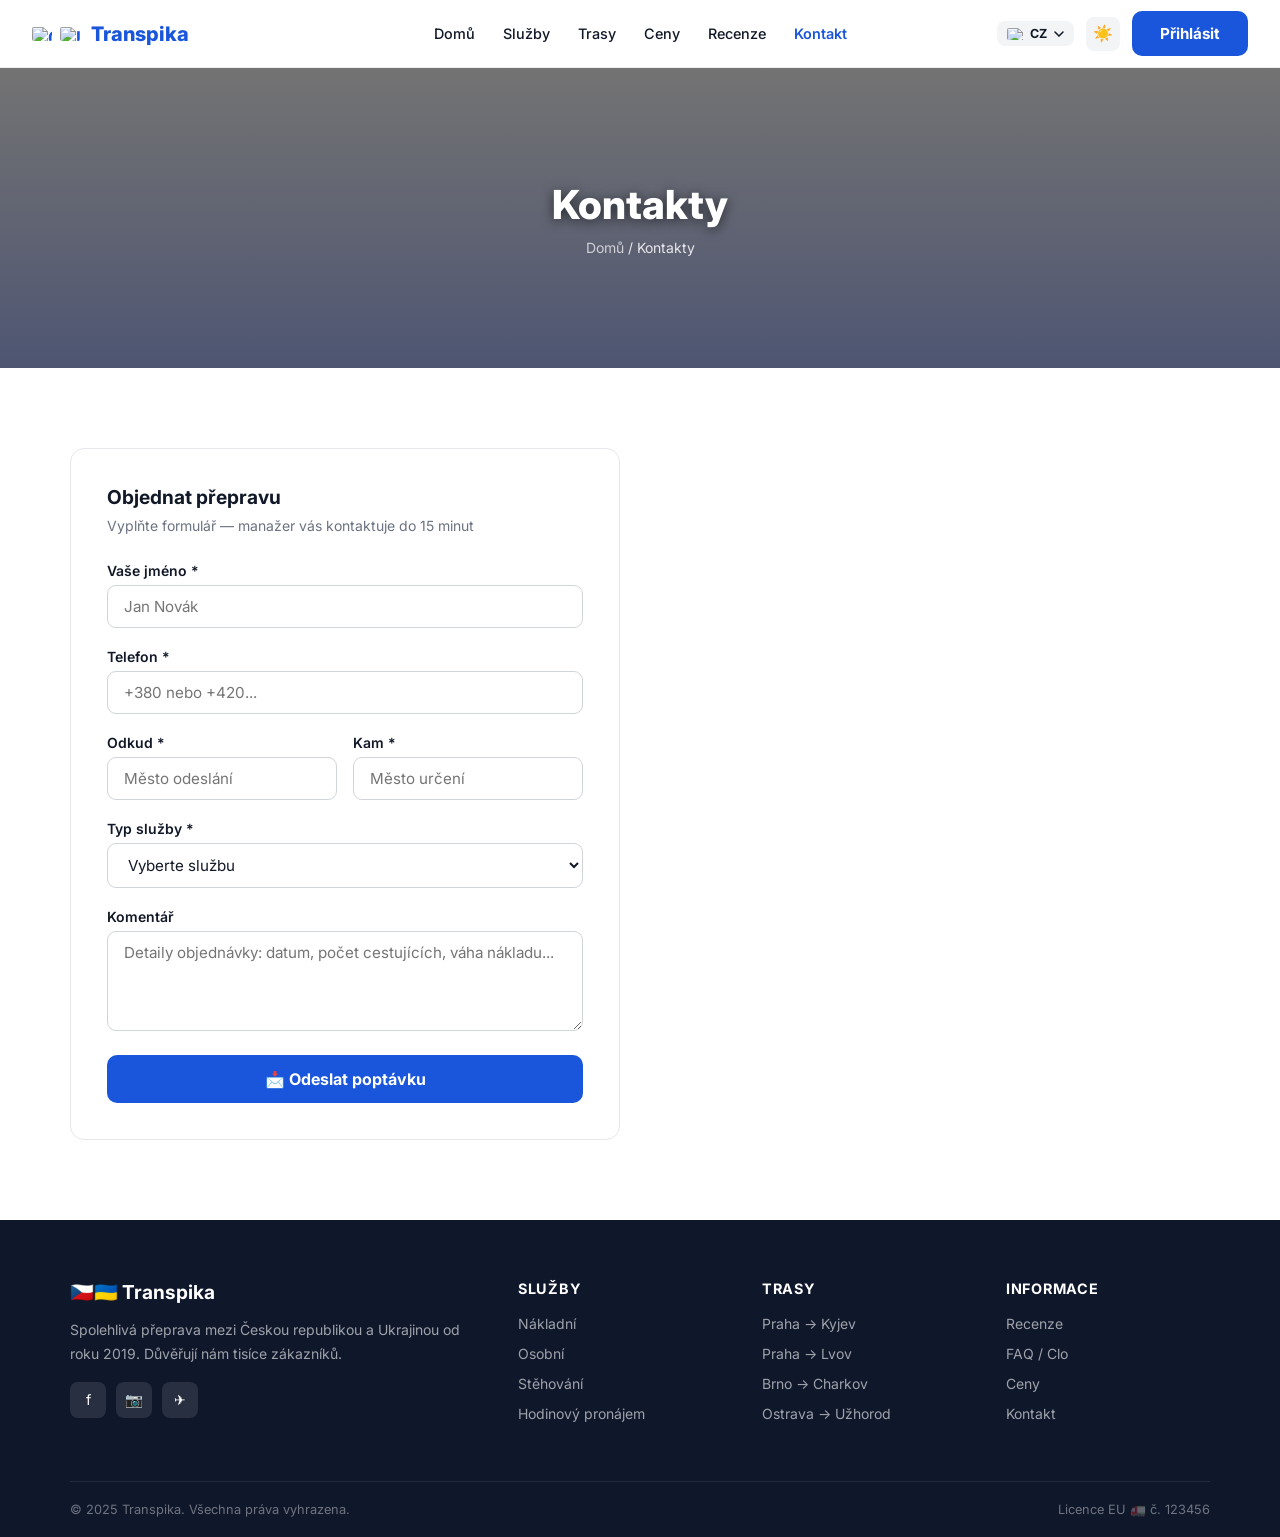
==== commit d958cf6b: "Remove fake contacts, addresses, phones and social links" ====
--- a/contact.html
+++ b/contact.html
@@ -26,94 +26,6 @@
   <section class="section">
     <div class="container">
       <div class="contact-grid">
-
-        <!-- CONTACT INFO -->
-        <div>
-          <div class="contact-info-card reveal">
-            <h3>Kancelář v Česku (Praha)</h3>
-            <div class="contact-item">
-              <div class="contact-item-icon">📍</div>
-              <div class="contact-item-text">
-                <strong>Adresa</strong>
-                <span>Václavské náměstí 1, Praha 1, 110 00, Česká republika</span>
-              </div>
-            </div>
-            <div class="contact-item">
-              <div class="contact-item-icon">📞</div>
-              <div class="contact-item-text">
-                <strong>Telefon</strong>
-                <a href="tel:+420123456789">+420 123 456 789</a>
-              </div>
-            </div>
-            <div class="contact-item">
-              <div class="contact-item-icon">🕐</div>
-              <div class="contact-item-text">
-                <strong>Pracovní doba</strong>
-                <span>Po–Pá: 8:00–20:00, So–Ne: 9:00–18:00</span>
-              </div>
-            </div>
-          </div>
-
-          <div class="contact-info-card reveal" style="margin-top:20px;">
-            <h3>Kancelář na Ukrajině (Kyjev)</h3>
-            <div class="contact-item">
-              <div class="contact-item-icon">📍</div>
-              <div class="contact-item-text">
-                <strong>Adresa</strong>
-                <span>ul. Chreščatyk 22, Kyjev, 01001, Ukrajina</span>
-              </div>
-            </div>
-            <div class="contact-item">
-              <div class="contact-item-icon">📞</div>
-              <div class="contact-item-text">
-                <strong>Telefon</strong>
-                <a href="tel:+380441234567">+38 044 123 45 67</a>
-              </div>
-            </div>
-            <div class="contact-item">
-              <div class="contact-item-icon">🕐</div>
-              <div class="contact-item-text">
-                <strong>Pracovní doba</strong>
-                <span>Po–Pá: 8:00–20:00, So–Ne: 9:00–18:00</span>
-              </div>
-            </div>
-          </div>
-
-          <div class="contact-info-card reveal" style="margin-top:20px;">
-            <h3>Online kontakty</h3>
-            <div class="contact-item">
-              <div class="contact-item-icon">✉️</div>
-              <div class="contact-item-text">
-                <strong>Email</strong>
-                <a href="mailto:info@Transpika.cz">info@Transpika.cz</a>
-              </div>
-            </div>
-            <div class="contact-divider"></div>
-            <div class="contact-item">
-              <div class="contact-item-icon">💬</div>
-              <div class="contact-item-text">
-                <strong>WhatsApp</strong>
-                <a href="https://wa.me/420123456789">+420 123 456 789</a>
-              </div>
-            </div>
-            <div class="contact-item">
-              <div class="contact-item-icon">✈️</div>
-              <div class="contact-item-text">
-                <strong>Telegram</strong>
-                <a href="https://t.me/Transpika">@Transpika</a>
-              </div>
-            </div>
-            <div class="contact-item">
-              <div class="contact-item-icon">📷</div>
-              <div class="contact-item-text">
-                <strong>Instagram</strong>
-                <a href="https://instagram.com/transpika.cz" target="_blank">@transpika.cz</a>
-              </div>
-            </div>
-            <div class="contact-divider"></div>
-            <p style="font-size:0.8rem; color:var(--gray);">Odpovídáme na zprávy denně od 7:00 do 23:00 (CET)</p>
-          </div>
-        </div>
 
         <!-- CONTACT FORM -->
         <div class="reveal">
@@ -168,14 +80,6 @@
     </div>
   </section>
 
-  <!-- MAP PLACEHOLDER -->
-  <section style="background:var(--gray-light); padding:0;">
-    <div style="height:300px; background:linear-gradient(135deg, #e8f0fe 0%, #c7d7f8 100%); display:flex; align-items:center; justify-content:center; flex-direction:column; gap:12px;">
-      <div style="font-size:3rem;">🗺️</div>
-      <p style="font-weight:600; color:var(--blue); font-size:1rem;">Mapa s našimi kancelářemi a trasami</p>
-      <p style="font-size:0.875rem; color:var(--gray);">Václavské náměstí 1, Praha · ul. Chreščatyk 22, Kyjev</p>
-    </div>
-  </section>
 
   <footer id="site-footer"></footer>
 
